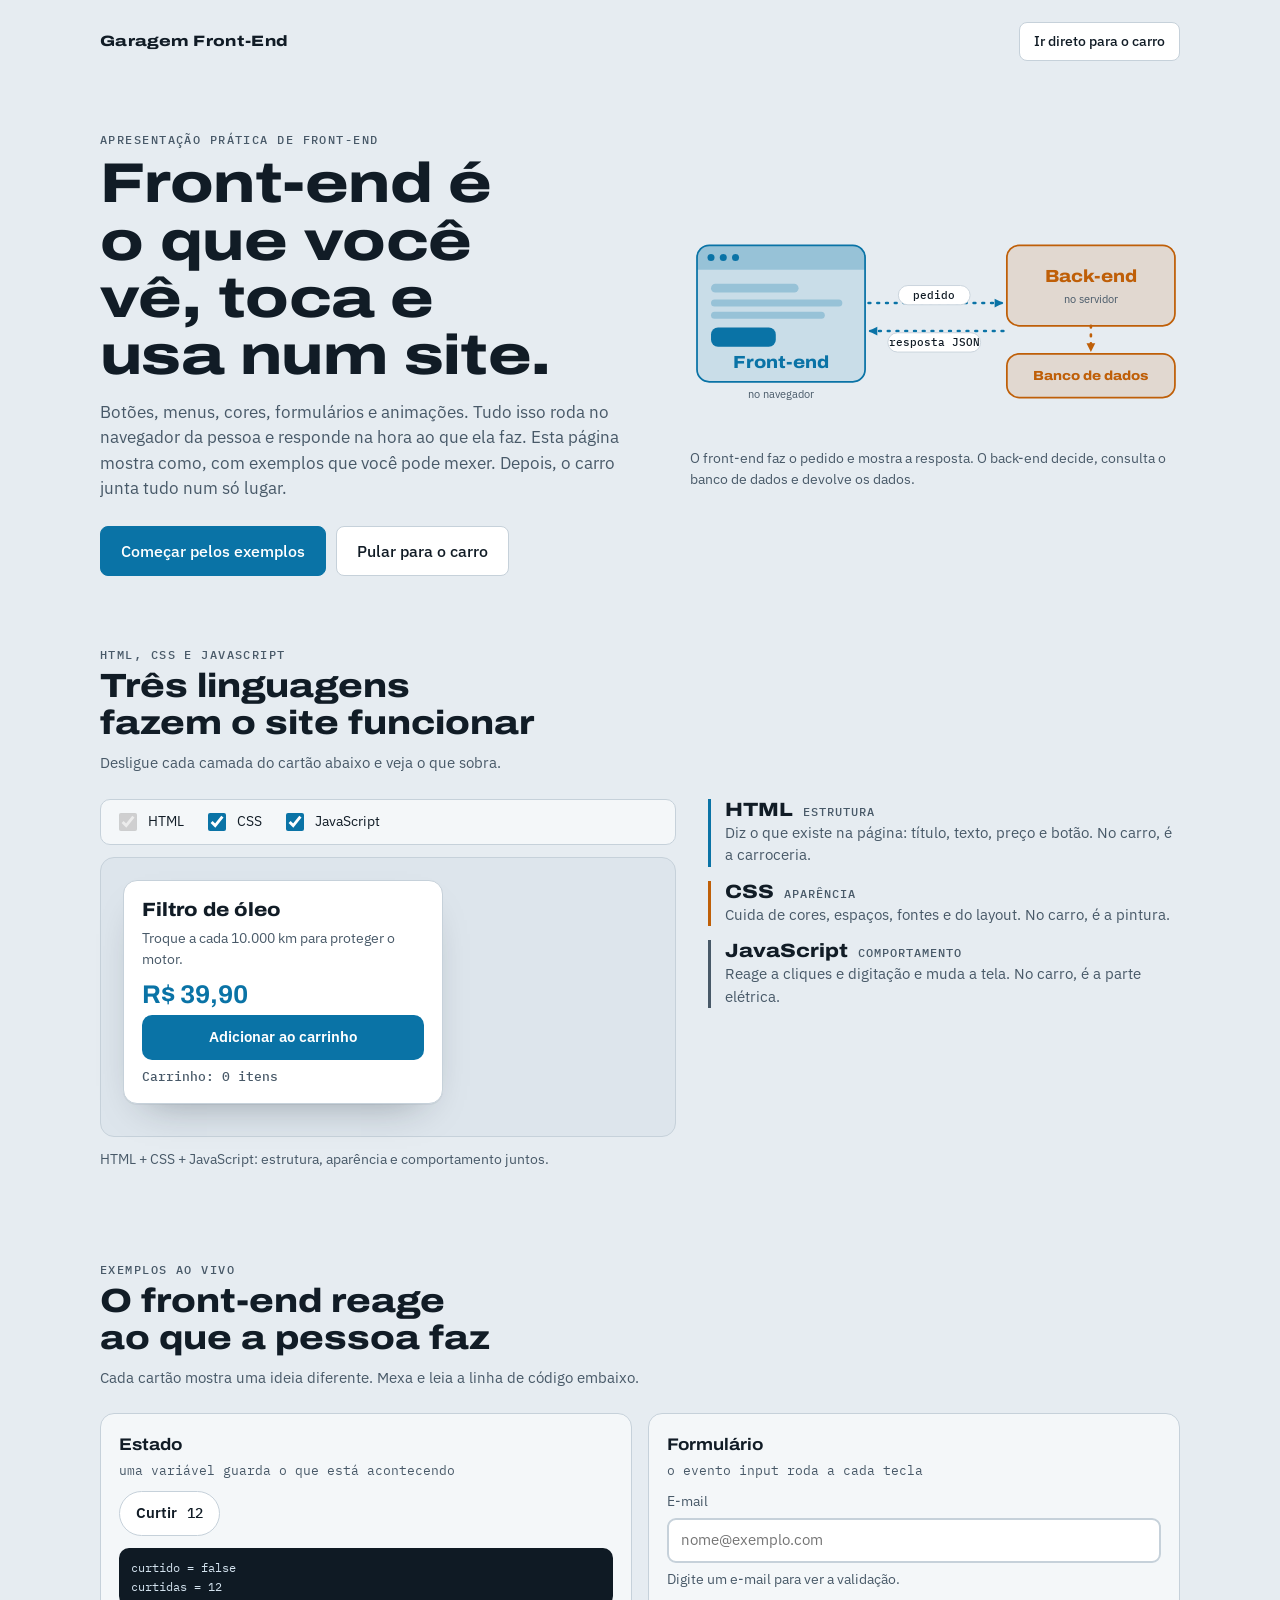
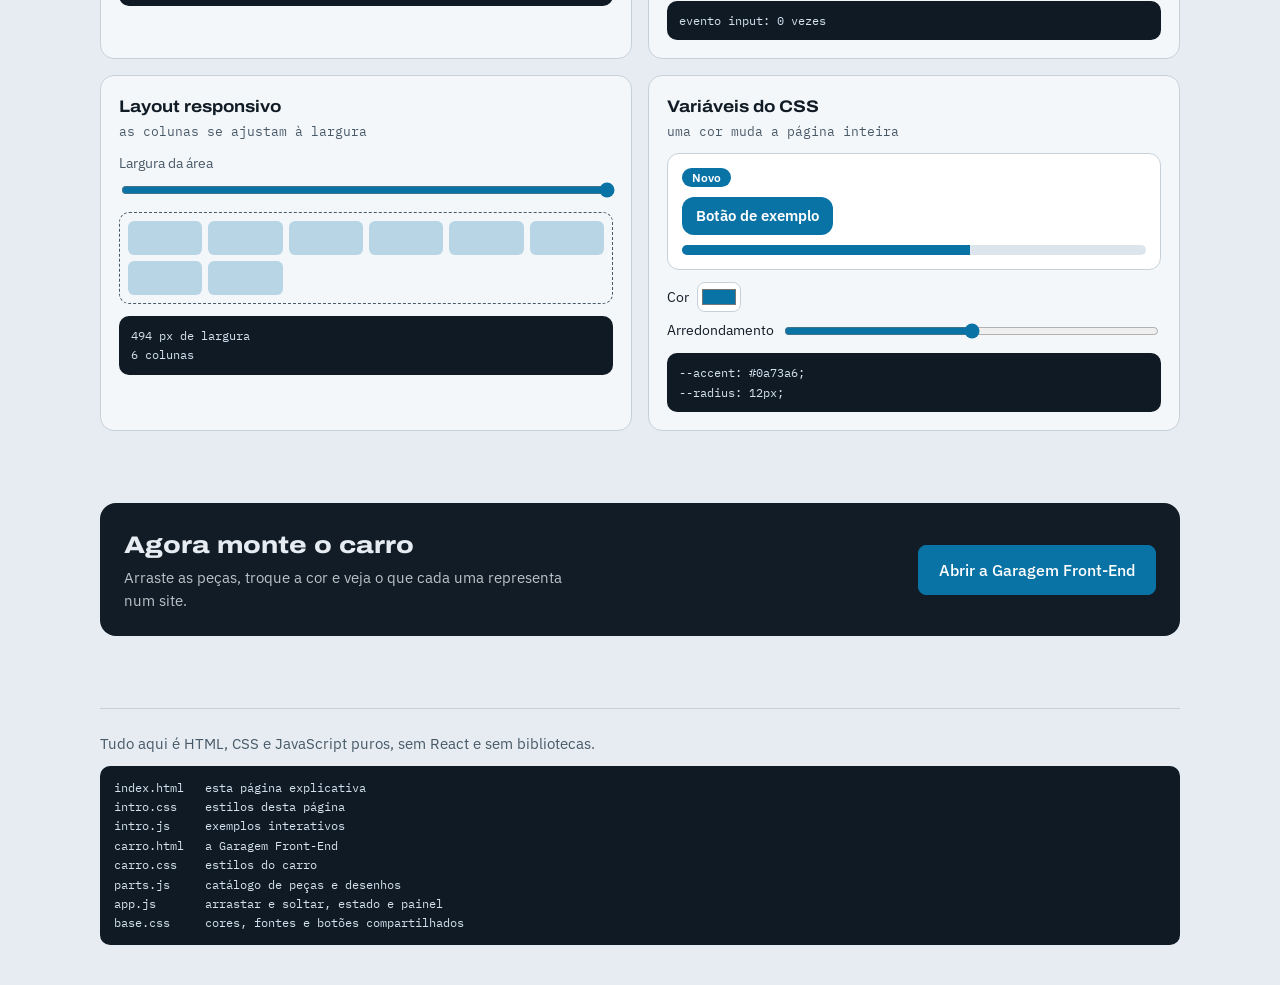
==== index.html @ a8ffc48b "Correções" ====
<!doctype html><html><head><meta charset=utf8><meta name=viewport content="width=device-width,initial-scale=1,viewport-fit=cover"><style>:root{color-scheme:light;box-sizing:border-box;padding-top:env(safe-area-inset-top,0px);padding-bottom:env(safe-area-inset-bottom,0px)}html{scroll-padding-top:env(safe-area-inset-top,0px)}body{margin:0;padding:0;font:14px -apple-system,BlinkMacSystemFont,sans-serif;background:#fff;color:#000}img{max-width:100%}[hidden]:not([hidden=until-found i]){display:none!important}</style></head><body>
<title>Garagem Front-End</title>
<link rel="preconnect" href="https://fonts.googleapis.com">
<link rel="preconnect" href="https://fonts.gstatic.com" crossorigin>
<link rel="stylesheet" href="https://fonts.googleapis.com/css2?family=Archivo:wdth,wght@100..125,500..900&family=IBM+Plex+Mono:wght@400;500&family=IBM+Plex+Sans:wght@400;500;600&display=swap">
<link rel="stylesheet" href="base.css">
<link rel="stylesheet" href="intro.css">
<div class="wrap">

  <header class="nav">
    <span class="brand">Garagem Front-End</span>
    <a class="btn" href="carro.html">Ir direto para o carro</a>
  </header>

  <section class="hero" aria-labelledby="h-hero">
    <div class="hero-text">
      <p class="eyebrow">Apresentação prática de front-end</p>
      <h1 id="h-hero">Front-end é o que você vê, toca e usa num site.</h1>
      <p class="lede">Botões, menus, cores, formulários e animações. Tudo isso roda no navegador da pessoa e responde na hora ao que ela faz. Esta página mostra como, com exemplos que você pode mexer. Depois, o carro junta tudo num só lugar.</p>
      <div class="hero-actions">
        <a class="btn primary big" href="#camadas">Começar pelos exemplos</a>
        <a class="btn big" href="carro.html">Pular para o carro</a>
      </div>
    </div>
    <figure class="diagram">
      <svg viewBox="0 0 560 250" role="img" aria-label="O navegador, que é o front-end, faz pedidos ao servidor, que é o back-end. O servidor consulta o banco de dados e devolve a resposta.">
        <rect class="dg-fe" x="8" y="30" width="192" height="156" rx="14"/>
        <path class="dg-fe-bar" d="M8 44 Q8 30 22 30 L186 30 Q200 30 200 44 L200 58 L8 58 Z"/>
        <circle class="dg-dot" cx="24" cy="44" r="4"/><circle class="dg-dot" cx="38" cy="44" r="4"/><circle class="dg-dot" cx="52" cy="44" r="4"/>
        <rect class="dg-ui" x="24" y="74" width="100" height="10" rx="5"/>
        <rect class="dg-ui" x="24" y="92" width="150" height="8" rx="4"/>
        <rect class="dg-ui" x="24" y="106" width="130" height="8" rx="4"/>
        <rect class="dg-btn" x="24" y="124" width="74" height="22" rx="8"/>
        <text class="dg-lab-fe" x="104" y="170" text-anchor="middle">Front-end</text>
        <text class="dg-sub" x="104" y="205" text-anchor="middle">no navegador</text>

        <path class="dg-line" d="M204 96 L358 96"/><path class="dg-head" d="M358 96 L348 91 L348 101 Z"/>
        <path class="dg-line" d="M358 128 L204 128"/><path class="dg-head" d="M204 128 L214 123 L214 133 Z"/>
        <rect class="dg-chip" x="238" y="76" width="82" height="22" rx="11"/>
        <text class="dg-chip-t" x="279" y="91" text-anchor="middle">pedido</text>
        <rect class="dg-chip" x="226" y="130" width="106" height="22" rx="11"/>
        <text class="dg-chip-t" x="279" y="145" text-anchor="middle">resposta JSON</text>

        <rect class="dg-be" x="362" y="30" width="192" height="92" rx="14"/>
        <text class="dg-lab-be" x="458" y="72" text-anchor="middle">Back-end</text>
        <text class="dg-sub" x="458" y="96" text-anchor="middle">no servidor</text>
        <path class="dg-line be" d="M458 122 L458 146"/><path class="dg-head be" d="M458 152 L453 142 L463 142 Z"/>
        <rect class="dg-be" x="362" y="154" width="192" height="50" rx="14"/>
        <text class="dg-lab-be small" x="458" y="184" text-anchor="middle">Banco de dados</text>
      </svg>
      <figcaption>O front-end faz o pedido e mostra a resposta. O back-end decide, consulta o banco de dados e devolve os dados.</figcaption>
    </figure>
  </section>

  <section class="block" id="camadas" aria-labelledby="h-cam">
    <div class="sec-head">
      <p class="eyebrow">HTML, CSS e JavaScript</p>
      <h2 id="h-cam">Três linguagens fazem o site funcionar</h2>
      <p>Desligue cada camada do cartão abaixo e veja o que sobra.</p>
    </div>
    <div class="lab-grid">
      <div class="lab" id="lab" data-css="on" data-js="on">
        <div class="lab-controls" role="group" aria-label="Camadas ligadas">
          <label class="sw"><input type="checkbox" checked disabled> HTML</label>
          <label class="sw"><input type="checkbox" id="t-css" checked> CSS</label>
          <label class="sw"><input type="checkbox" id="t-js" checked> JavaScript</label>
        </div>
        <div class="lab-stage">
          <article class="prod">
            <h3>Filtro de óleo</h3>
            <p class="desc">Troque a cada 10.000 km para proteger o motor.</p>
            <p class="price">R$ 39,90</p>
            <button type="button" class="buy" id="buy">Adicionar ao carrinho</button>
            <p class="cart" id="cart-msg" aria-live="polite">Carrinho: 0 itens</p>
          </article>
        </div>
        <p class="lab-note" id="lab-note"></p>
      </div>
      <ul class="layers">
        <li><div class="layer-head"><b>HTML</b><span>estrutura</span></div><p>Diz o que existe na página: título, texto, preço e botão. No carro, é a carroceria.</p></li>
        <li><div class="layer-head"><b>CSS</b><span>aparência</span></div><p>Cuida de cores, espaços, fontes e do layout. No carro, é a pintura.</p></li>
        <li><div class="layer-head"><b>JavaScript</b><span>comportamento</span></div><p>Reage a cliques e digitação e muda a tela. No carro, é a parte elétrica.</p></li>
      </ul>
    </div>
  </section>

  <section class="block" id="vivo" aria-labelledby="h-vivo">
    <div class="sec-head">
      <p class="eyebrow">Exemplos ao vivo</p>
      <h2 id="h-vivo">O front-end reage ao que a pessoa faz</h2>
      <p>Cada cartão mostra uma ideia diferente. Mexa e leia a linha de código embaixo.</p>
    </div>
    <div class="demos">

      <article class="card demo">
        <h3>Estado</h3>
        <p class="tagline">uma variável guarda o que está acontecendo</p>
        <div><button type="button" class="like" id="like" aria-pressed="false"><span id="like-label">Curtir</span><b id="like-n">12</b></button></div>
        <pre class="mini"><code id="like-state"></code></pre>
      </article>

      <article class="card demo">
        <h3>Formulário</h3>
        <p class="tagline">o evento input roda a cada tecla</p>
        <div class="field" id="mail-field" data-state="idle">
          <label for="mail">E-mail</label>
          <input id="mail" type="text" inputmode="email" autocomplete="off" spellcheck="false" placeholder="nome@exemplo.com" aria-describedby="mail-msg">
          <p class="field-msg" id="mail-msg" aria-live="polite">Digite um e-mail para ver a validação.</p>
        </div>
        <pre class="mini"><code id="mail-count">evento input: 0 vezes</code></pre>
      </article>

      <article class="card demo">
        <h3>Layout responsivo</h3>
        <p class="tagline">as colunas se ajustam à largura</p>
        <div class="field">
          <label for="rng">Largura da área</label>
          <input id="rng" type="range" min="25" max="100" value="100">
        </div>
        <div class="resp-outer">
          <div class="resp-box" id="resp-box"><div class="resp-grid" id="resp-grid"><i></i><i></i><i></i><i></i><i></i><i></i><i></i><i></i></div></div>
        </div>
        <pre class="mini"><code id="rng-label"></code></pre>
      </article>

      <article class="card demo">
        <h3>Variáveis do CSS</h3>
        <p class="tagline">uma cor muda a página inteira</p>
        <div class="pv" id="pv">
          <span class="pv-badge">Novo</span>
          <button type="button" class="pv-btn" tabindex="-1">Botão de exemplo</button>
          <div class="pv-bar"><i></i></div>
        </div>
        <div class="pv-controls">
          <label class="inline">Cor <input type="color" id="pv-color" value="#0a73a6"></label>
          <label class="inline">Arredondamento <input type="range" id="pv-radius" min="0" max="24" value="12"></label>
        </div>
        <pre class="mini"><code id="pv-code"></code></pre>
      </article>
    </div>
  </section>

<!--   <section class="block" id="api" aria-labelledby="h-api">
    <div class="sec-head">
      <p class="eyebrow">Conversa com o back-end</p>
      <h2 id="h-api">O front-end pede, o servidor responde</h2>
      <p>Aqui o servidor é simulado com um atraso de 1 segundo. Num projeto real, a linha do pedido seria um <code>fetch('/api/produtos')</code>. Repare nos estados da tela: vazio, carregando, sucesso e erro.</p>
    </div>
    <div class="api">
      <div class="api-controls">
        <button type="button" class="btn primary" id="api-go">Buscar produtos</button>
        <label class="sw"><input type="checkbox" id="api-err"> Simular erro do servidor</label>
      </div>
      <div class="api-grid">
        <div class="card api-pane"><h3>O que a pessoa vê</h3><div class="api-ui" id="api-ui" aria-live="polite"><p class="api-empty">Nada carregado ainda. Clique em Buscar produtos.</p></div></div>
        <div class="card api-pane"><h3>O que trafega pela API</h3><pre class="mini"><code id="api-log">Nenhum pedido feito.</code></pre></div>
      </div>
    </div>
  </section> -->

<!--   <section class="block" id="arrastar" aria-labelledby="h-dd">
    <div class="sec-head">
      <p class="eyebrow">Arrastar e soltar</p>
      <h2 id="h-dd">Três eventos do mouse e do dedo</h2>
      <p>É a técnica do carro, em tamanho pequeno. Arraste um bloco até a página, ou toque nele para adicionar. Os eventos acendem na lista conforme acontecem.</p>
    </div>
    <div class="dd">
      <div class="dd-tray" aria-label="Blocos disponíveis">
        <button type="button" class="tile" data-kind="titulo">Título</button>
        <button type="button" class="tile" data-kind="imagem">Imagem</button>
        <button type="button" class="tile" data-kind="botao">Botão</button>
      </div>
      <div class="dd-page" id="dd-page" aria-label="Página em construção">
        <p class="dd-empty" id="dd-empty">Solte os blocos aqui</p>
      </div>
      <div class="dd-side">
        <ol class="dd-events" id="dd-events">
          <li data-ev="pointerdown"><code>pointerdown</code> apertou o bloco</li>
          <li data-ev="pointermove"><code>pointermove</code> está arrastando</li>
          <li data-ev="pointerup"><code>pointerup</code> soltou</li>
        </ol>
        <button type="button" class="btn" id="dd-reset">Limpar a página</button>
      </div>
    </div>
  </section> -->

  <section class="block" id="carro" aria-labelledby="h-car">
<!--     <div class="sec-head">
      <p class="eyebrow">Do site para o carro</p>
      <h2 id="h-car">Cada peça do carro é uma ideia deste site</h2>
      <p>Na Garagem Front-End, você monta o carro e a explicação de cada peça aparece ao lado.</p>
    </div>
    <div class="tbl-wrap">
      <table class="map">
        <thead><tr><th scope="col">No carro</th><th scope="col">No site</th><th scope="col">Camada</th></tr></thead>
        <tbody>
          <tr><th scope="row">Carroceria e pintura</th><td>HTML e CSS: a estrutura e a aparência</td><td><span class="badge front">Front-end</span></td></tr>
          <tr><th scope="row">Painel e volante</th><td>Formulários, campos e botões que leem o que a pessoa faz</td><td><span class="badge front">Front-end</span></td></tr>
          <tr><th scope="row">Faróis e lanternas</th><td>Feedback visual: carregando, sucesso e erro</td><td><span class="badge front">Front-end</span></td></tr>
          <tr><th scope="row">Rodas</th><td>Componentes reutilizáveis</td><td><span class="badge front">Front-end</span></td></tr>
          <tr><th scope="row">Porta</th><td>Navegação: menus e links</td><td><span class="badge front">Front-end</span></td></tr>
          <tr><th scope="row">Aerofólio</th><td>Acabamento: sombras, transições e responsividade</td><td><span class="badge front">Front-end</span></td></tr>
          <tr><th scope="row">Cabos</th><td>API: pedidos e respostas entre as duas partes</td><td><span class="badge bridge">Conexão</span></td></tr>
          <tr><th scope="row">Motor</th><td>Lógica do servidor: regras, cálculos e login</td><td><span class="badge back">Back-end</span></td></tr>
          <tr><th scope="row">Tanque</th><td>Banco de dados</td><td><span class="badge back">Back-end</span></td></tr>
        </tbody>
      </table>
    </div> -->


    <div class="cta">
      <div>
        <h3>Agora monte o carro</h3>
        <p>Arraste as peças, troque a cor e veja o que cada uma representa num site.</p>
      </div>
      <a class="btn primary big" href="carro.html">Abrir a Garagem Front-End</a>
    </div>
  </section>

  <footer class="foot">
    <p>Tudo aqui é HTML, CSS e JavaScript puros, sem React e sem bibliotecas.</p>
    <pre><code>index.html   esta página explicativa
intro.css    estilos desta página
intro.js     exemplos interativos
carro.html   a Garagem Front-End
carro.css    estilos do carro
parts.js     catálogo de peças e desenhos
app.js       arrastar e soltar, estado e painel
base.css     cores, fontes e botões compartilhados</code></pre>
  </footer>

</div>
<script src="intro.js"></script>

</body></html>
---- base.css ----
/* Tokens e base compartilhados pelas duas páginas.
   Azul = front-end (o que se vê). Laranja = back-end (nos bastidores). */
:root {
  --bg: #e6ecf1;
  --surface: #f4f7f9;
  --surface-2: #ffffff;
  --chip-bg: #dde5ec;
  --line: #c6d1da;
  --ink: #111c26;
  --ink-2: #485968;
  --fe: #0a73a6;
  --fe-soft: rgba(10, 115, 166, .13);
  --fe-mid: rgba(10, 115, 166, .26);
  --on-fe: #ffffff;
  --be: #bf5f08;
  --be-soft: rgba(191, 95, 8, .14);
  --be-mid: rgba(191, 95, 8, .28);
  --on-be: #ffffff;
  --bad: #c62f2f; --ok: #1d7a4d;
  --focus: #0a73a6;
  --code-bg: #0f1a24;
  --code-ink: #d3e2ee;
  --code-dim: #7f95a8;
  --shadow: 0 1px 0 rgba(17, 28, 38, .05), 0 18px 40px -22px rgba(17, 28, 38, .4);
  --f-display: "Archivo", "Arial Narrow", "Helvetica Neue", Arial, sans-serif;
  --f-body: "IBM Plex Sans", "Segoe UI", system-ui, sans-serif;
  --f-mono: "IBM Plex Mono", ui-monospace, "SFMono-Regular", Menlo, Consolas, monospace;
}
@media (prefers-color-scheme: dark) {
  :root:not([data-theme="light"]) {
    --bg: #0b1218; --surface: #131c25; --surface-2: #19242f; --chip-bg: #0e161d; --line: #2a3947;
    --ink: #e8eff5; --ink-2: #9fb1c1;
    --fe: #55bdee; --fe-soft: rgba(85, 189, 238, .16); --fe-mid: rgba(85, 189, 238, .3); --on-fe: #05202e;
    --be: #f29c48; --be-soft: rgba(242, 156, 72, .17); --be-mid: rgba(242, 156, 72, .32); --on-be: #2a1500;
    --bad: #ff7b72; --ok: #5fd39a; --focus: #55bdee;
    --code-bg: #0a1117; --code-ink: #d3e2ee; --code-dim: #6f8598;
    --shadow: 0 1px 0 rgba(0, 0, 0, .4), 0 18px 40px -22px rgba(0, 0, 0, .8);
    color-scheme: dark;
  }
}
:root[data-theme="dark"] {
  --bg: #0b1218; --surface: #131c25; --surface-2: #19242f; --chip-bg: #0e161d; --line: #2a3947;
  --ink: #e8eff5; --ink-2: #9fb1c1;
  --fe: #55bdee; --fe-soft: rgba(85, 189, 238, .16); --fe-mid: rgba(85, 189, 238, .3); --on-fe: #05202e;
  --be: #f29c48; --be-soft: rgba(242, 156, 72, .17); --be-mid: rgba(242, 156, 72, .32); --on-be: #2a1500;
  --bad: #ff7b72; --ok: #5fd39a; --focus: #55bdee;
  --code-bg: #0a1117; --code-ink: #d3e2ee; --code-dim: #6f8598;
  --shadow: 0 1px 0 rgba(0, 0, 0, .4), 0 18px 40px -22px rgba(0, 0, 0, .8);
  color-scheme: dark;
}

* { box-sizing: border-box; }
body {
  background: var(--bg); color: var(--ink);
  font: 400 15px/1.5 var(--f-body);
  padding-inline: 16px; padding-block: 22px 40px;
}
button, input, select { font: inherit; color: inherit; }
:focus-visible { outline: 3px solid var(--focus); outline-offset: 2px; }
.page { max-width: 1320px; margin-inline: auto; display: grid; gap: 22px; }

/* Componentes compartilhados */
[hidden] { display: none !important; }
.badge { padding: 3px 10px; border-radius: 999px; font: 500 11.5px/1.4 var(--f-mono); letter-spacing: .04em; text-transform: uppercase; }
.badge.front { background: var(--fe-soft); color: var(--fe); }
.badge.back { background: var(--be-soft); color: var(--be); }
.badge.bridge { background: var(--chip-bg); color: var(--ink); border: 1px solid var(--line); }
.btn { padding: 8px 14px; border-radius: 8px; border: 1px solid var(--line); background: var(--surface-2); cursor: pointer; font-size: 14px; font-weight: 500; }
.btn:hover { border-color: var(--ink-2); }
.btn.primary { background: var(--fe); color: var(--on-fe); border-color: var(--fe); }
pre { margin: 0; padding: 12px 14px; border-radius: 10px; background: var(--code-bg); color: var(--code-ink); font: 400 13px/1.55 var(--f-mono); overflow-x: auto; }
.c { color: var(--code-dim); }
a.btn { display: inline-block; text-decoration: none; color: inherit; }
.btn.big { padding: 12px 20px; font-size: 16px; }
.crumb { display: inline-block; margin-bottom: 14px; font: 500 13px/1.2 var(--f-mono); color: var(--fe); text-decoration: none; }
.crumb:hover { text-decoration: underline; }
---- intro.css ----
/* Página explicativa: coluna única, seções em sequência, cada uma com um exemplo vivo. */
.wrap { max-width: 1080px; margin-inline: auto; display: grid; gap: 72px; }
.block { display: grid; gap: 24px; min-width: 0; }
code { font-family: var(--f-mono); font-size: .92em; }
h2, h3 { text-wrap: balance; }

.nav { display: flex; flex-wrap: wrap; align-items: center; justify-content: space-between; gap: 10px 20px; }
.brand { font-family: var(--f-display); font-stretch: 125%; font-weight: 800; font-size: 15px; letter-spacing: .02em; }

/* Abertura */
.hero { display: grid; gap: 32px; align-items: center; }
.hero > * { min-width: 0; }
@media (min-width: 900px) { .hero { grid-template-columns: minmax(0, 1.05fr) minmax(0, .95fr); gap: 48px; } }
.eyebrow { margin: 0 0 8px; font: 500 12px/1.2 var(--f-mono); letter-spacing: .12em; text-transform: uppercase; color: var(--ink-2); }
h1 { margin: 0; font-family: var(--f-display); font-weight: 800; font-stretch: 125%; font-size: clamp(2.1rem, 5vw, 3.5rem); line-height: 1.02; letter-spacing: -.01em; text-wrap: balance; }
.lede { margin: 16px 0 0; max-width: 58ch; font-size: 17px; color: var(--ink-2); }
.hero-actions { display: flex; flex-wrap: wrap; gap: 10px; margin-top: 24px; }
.diagram { margin: 0; display: grid; gap: 10px; }
.diagram svg { width: 100%; height: auto; display: block; }
.diagram figcaption { font-size: 14px; color: var(--ink-2); max-width: 60ch; }
.dg-fe { fill: var(--fe-soft); stroke: var(--fe); stroke-width: 2; }
.dg-fe-bar { fill: var(--fe-mid); }
.dg-dot { fill: var(--fe); }
.dg-ui { fill: var(--fe-mid); }
.dg-btn { fill: var(--fe); }
.dg-be { fill: var(--be-soft); stroke: var(--be); stroke-width: 2; }
.dg-line { stroke: var(--fe); stroke-width: 3; stroke-linecap: round; stroke-dasharray: 2 8; fill: none; animation: flow 1s linear infinite; }
.dg-line.be { stroke: var(--be); }
.dg-head { fill: var(--fe); }
.dg-head.be { fill: var(--be); }
.dg-chip { fill: var(--surface-2); stroke: var(--line); }
.dg-chip-t { font: 500 12px var(--f-mono); fill: var(--ink); }
.dg-lab-fe, .dg-lab-be { font: 800 20px var(--f-display); font-stretch: 112%; }
.dg-lab-fe { fill: var(--fe); }
.dg-lab-be { fill: var(--be); }
.dg-lab-be.small { font-size: 15px; }
.dg-sub { font: 400 13px var(--f-body); fill: var(--ink-2); }
@keyframes flow { to { stroke-dashoffset: -20; } }

/* Cabeçalhos de seção */
.sec-head { display: grid; gap: 6px; max-width: 66ch; }
.sec-head .eyebrow { margin: 0; }
.sec-head h2 { margin: 0; font-family: var(--f-display); font-stretch: 118%; font-weight: 800; font-size: clamp(1.5rem, 3vw, 2.1rem); line-height: 1.1; }
.sec-head p { margin: 4px 0 0; color: var(--ink-2); }

.card { background: var(--surface); border: 1px solid var(--line); border-radius: 14px; padding: 18px; min-width: 0; }
.card h3 { margin: 0; font-family: var(--f-display); font-stretch: 112%; font-weight: 700; font-size: 1.05rem; }
.tagline { margin: 2px 0 0; font: 400 12.5px/1.4 var(--f-mono); color: var(--ink-2); }
.mini { font-size: 12.5px; padding: 10px 12px; white-space: pre-wrap; }
.sw { display: inline-flex; align-items: center; gap: 8px; font-size: 14px; cursor: pointer; }
.sw input { width: 18px; height: 18px; accent-color: var(--fe); }
.inline { display: inline-flex; align-items: center; gap: 8px; font-size: 14px; }

/* Camadas */
.lab-grid { display: grid; gap: 20px; align-items: start; }
.lab-grid > * { min-width: 0; }
@media (min-width: 880px) { .lab-grid { grid-template-columns: minmax(0, 1.1fr) minmax(0, .9fr); gap: 32px; } }
.lab { display: grid; gap: 12px; }
.lab-controls { display: flex; flex-wrap: wrap; gap: 8px 20px; padding: 10px 14px; border: 1px solid var(--line); border-radius: 10px; background: var(--surface); }
.lab-stage { padding: 22px; border: 1px solid var(--line); border-radius: 14px; background: var(--chip-bg); min-height: 280px; }
.lab-note { margin: 0; font-size: 14px; color: var(--ink-2); min-height: 3em; }
.lab[data-css="on"] .prod { max-width: 320px; display: grid; gap: 8px; padding: 18px; border-radius: 14px; background: var(--surface-2); border: 1px solid var(--line); box-shadow: var(--shadow); }
.lab[data-css="on"] .prod h3 { margin: 0; font: 800 1.2rem/1.1 var(--f-display); font-stretch: 112%; }
.lab[data-css="on"] .desc { margin: 0; color: var(--ink-2); font-size: 14px; }
.lab[data-css="on"] .price { margin: 4px 0 0; font: 700 1.6rem/1 var(--f-display); color: var(--fe); font-variant-numeric: tabular-nums; }
.lab[data-css="on"] .buy { padding: 11px 14px; border: 0; border-radius: 10px; background: var(--fe); color: var(--on-fe); font-weight: 600; cursor: pointer; }
.lab[data-css="on"] .buy:active { transform: translateY(1px); }
.lab[data-css="on"] .cart { margin: 0; font: 500 13px var(--f-mono); color: var(--ink-2); }
.lab[data-css="off"] .prod, .lab[data-css="off"] .prod * { all: revert; }
.layers { list-style: none; margin: 0; padding: 0; display: grid; gap: 14px; }
.layers li { padding-left: 14px; border-left: 3px solid var(--fe); }
.layers li:nth-child(2) { border-left-color: var(--be); }
.layers li:nth-child(3) { border-left-color: var(--ink-2); }
.layer-head { display: flex; flex-wrap: wrap; align-items: baseline; gap: 4px 10px; }
.layer-head b { font: 800 1.2rem var(--f-display); font-stretch: 118%; }
.layer-head span { font: 500 12px var(--f-mono); letter-spacing: .08em; text-transform: uppercase; color: var(--ink-2); }
.layers p { margin: 2px 0 0; color: var(--ink-2); }

/* Exemplos ao vivo */
.demos { display: grid; gap: 16px; }
@media (min-width: 760px) { .demos { grid-template-columns: 1fr 1fr; } }
.demo { display: grid; gap: 12px; align-content: start; }
.demo .tagline { margin-top: -8px; }
.like { display: inline-flex; align-items: center; gap: 10px; padding: 10px 16px; border-radius: 999px; border: 1px solid var(--line); background: var(--surface-2); cursor: pointer; font-weight: 600; transition: background .15s, border-color .15s; }
.like b { font: 500 14px var(--f-mono); font-variant-numeric: tabular-nums; }
.like[aria-pressed="true"] { background: var(--fe); border-color: var(--fe); color: var(--on-fe); }
.field { display: grid; gap: 6px; }
.field label { font-size: 14px; color: var(--ink-2); }
.field input[type="text"] { width: 100%; padding: 9px 12px; border-radius: 9px; border: 2px solid var(--line); background: var(--surface-2); font: inherit; min-width: 0; }
.field input[type="range"], .pv-controls input[type="range"] { accent-color: var(--fe); width: 100%; }
.field-msg { margin: 0; font-size: 13.5px; color: var(--ink-2); }
.field[data-state="ok"] input[type="text"] { border-color: var(--ok); }
.field[data-state="ok"] .field-msg { color: var(--ok); }
.field[data-state="bad"] input[type="text"] { border-color: var(--bad); }
.field[data-state="bad"] .field-msg { color: var(--bad); }
.resp-outer { overflow: hidden; }
.resp-box { margin-inline: auto; padding: 8px; border: 1px dashed var(--ink-2); border-radius: 10px; }
.resp-grid { display: grid; gap: 6px; grid-template-columns: repeat(auto-fit, minmax(72px, 1fr)); }
.resp-grid i { display: block; height: 34px; border-radius: 6px; background: var(--fe-mid); }
.pv { --accent: #0a73a6; --radius: 12px; --on-accent: #ffffff; display: grid; justify-items: start; gap: 10px; padding: 14px; border: 1px solid var(--line); border-radius: var(--radius); background: var(--surface-2); }
.pv-badge { padding: 2px 10px; border-radius: var(--radius); background: var(--accent); color: var(--on-accent); font: 600 12px var(--f-body); }
.pv-btn { padding: 8px 14px; border: 0; border-radius: var(--radius); background: var(--accent); color: var(--on-accent); font-weight: 600; }
.pv-bar { width: 100%; height: 10px; border-radius: var(--radius); background: var(--chip-bg); overflow: hidden; }
.pv-bar i { display: block; width: 62%; height: 100%; background: var(--accent); }
.pv-controls { display: grid; gap: 8px; }
.pv-controls input[type="color"] { width: 44px; height: 30px; padding: 2px; border: 1px solid var(--line); border-radius: 8px; background: var(--surface-2); cursor: pointer; }

/* API simulada */
.api { display: grid; gap: 14px; }
.api-controls { display: flex; flex-wrap: wrap; align-items: center; gap: 12px 24px; }
.btn:disabled { opacity: .6; cursor: progress; }
.api-grid { display: grid; gap: 14px; align-items: stretch; }
@media (min-width: 760px) { .api-grid { grid-template-columns: 1fr 1fr; } }
.api-pane { display: grid; gap: 12px; align-content: start; }
.api-ui { display: grid; gap: 8px; min-height: 150px; align-content: start; }
.api-empty, .api-fail { margin: 0; color: var(--ink-2); }
.api-fail { color: var(--bad); display: grid; justify-items: start; gap: 10px; }
.skel { height: 42px; border-radius: 8px; background: linear-gradient(90deg, var(--chip-bg), var(--line), var(--chip-bg)); background-size: 200% 100%; animation: shine 1s linear infinite; }
@keyframes shine { to { background-position: -200% 0; } }
.plist { list-style: none; margin: 0; padding: 0; display: grid; gap: 8px; }
.plist li { display: flex; justify-content: space-between; gap: 12px; padding: 10px 12px; border-radius: 8px; background: var(--surface-2); border: 1px solid var(--line); }
.plist b { font: 500 14px var(--f-mono); font-variant-numeric: tabular-nums; color: var(--fe); white-space: nowrap; }

/* Arrastar e soltar */
.dd { display: grid; gap: 14px; align-items: start; }
.dd > * { min-width: 0; }
@media (min-width: 820px) { .dd { grid-template-columns: 150px minmax(0, 1fr) 230px; } }
.dd-tray { display: flex; flex-wrap: wrap; gap: 8px; }
@media (min-width: 820px) { .dd-tray { flex-direction: column; } }
.tile { padding: 12px 14px; border-radius: 10px; border: 1px solid var(--line); background: var(--surface-2); cursor: grab; touch-action: none; user-select: none; -webkit-user-select: none; font-weight: 600; text-align: left; }
.tile:hover { border-color: var(--ink-2); }
.dd-page { min-height: 240px; padding: 14px; border: 2px dashed var(--line); border-radius: 14px; background: var(--surface); display: grid; gap: 10px; align-content: start; justify-items: start; transition: border-color .15s, background .15s; }
.dd-page.over { border-color: var(--fe); background: var(--fe-soft); }
.dd-empty { margin: auto; align-self: center; justify-self: center; color: var(--ink-2); }
.placed { max-width: 100%; }
.pl-btn { display: inline-block; padding: 9px 16px; border-radius: 9px; background: var(--fe); color: var(--on-fe); font-weight: 600; }
.pl-img { display: block; width: 200px; max-width: 100%; height: 96px; border-radius: 10px; background: linear-gradient(135deg, var(--fe-mid), var(--be-mid)); }
.pl-title { font: 800 1.4rem/1.1 var(--f-display); font-stretch: 118%; }
.dd-side { display: grid; gap: 12px; justify-items: start; }
.dd-events { margin: 0; padding: 0; list-style: none; display: grid; gap: 6px; width: 100%; }
.dd-events li { padding: 8px 10px; border-radius: 8px; border: 1px solid var(--line); font-size: 13.5px; color: var(--ink-2); transition: background .12s, border-color .12s; }
.dd-events li code { display: block; color: var(--ink); }
.dd-events li.on { background: var(--fe-soft); border-color: var(--fe); color: var(--ink); }
.dd-ghost { position: fixed; left: 0; top: 0; z-index: 60; pointer-events: none; padding: 10px 14px; border-radius: 10px; background: var(--ink); color: var(--bg); font-weight: 600; box-shadow: 0 14px 30px -10px rgba(0, 0, 0, .5); }
.is-dragging, .is-dragging * { cursor: grabbing !important; user-select: none; -webkit-user-select: none; }

/* Tabela e chamada final */
.tbl-wrap { overflow-x: auto; border: 1px solid var(--line); border-radius: 14px; background: var(--surface); }
.map { width: 100%; border-collapse: collapse; min-width: 560px; }
.map th, .map td { padding: 12px 16px; text-align: left; border-bottom: 1px solid var(--line); vertical-align: top; }
.map tbody tr:last-child > * { border-bottom: 0; }
.map thead th { font: 500 12px var(--f-mono); letter-spacing: .1em; text-transform: uppercase; color: var(--ink-2); background: var(--chip-bg); }
.map tbody th { font-weight: 600; white-space: nowrap; }
.cta { display: flex; flex-wrap: wrap; align-items: center; justify-content: space-between; gap: 16px 28px; padding: 24px; border-radius: 16px; background: var(--ink); color: var(--bg); }
.cta h3 { margin: 0; font-family: var(--f-display); font-stretch: 118%; font-weight: 800; font-size: 1.5rem; }
.cta p { margin: 4px 0 0; opacity: .8; max-width: 52ch; }
.cta .btn.primary { background: var(--fe); border-color: var(--fe); color: var(--on-fe); }

.foot { display: grid; gap: 10px; padding-top: 24px; border-top: 1px solid var(--line); color: var(--ink-2); }
.foot p { margin: 0; }
.foot pre { font-size: 12.5px; }

@media (prefers-reduced-motion: reduce) { .dg-line, .skel { animation: none; } }
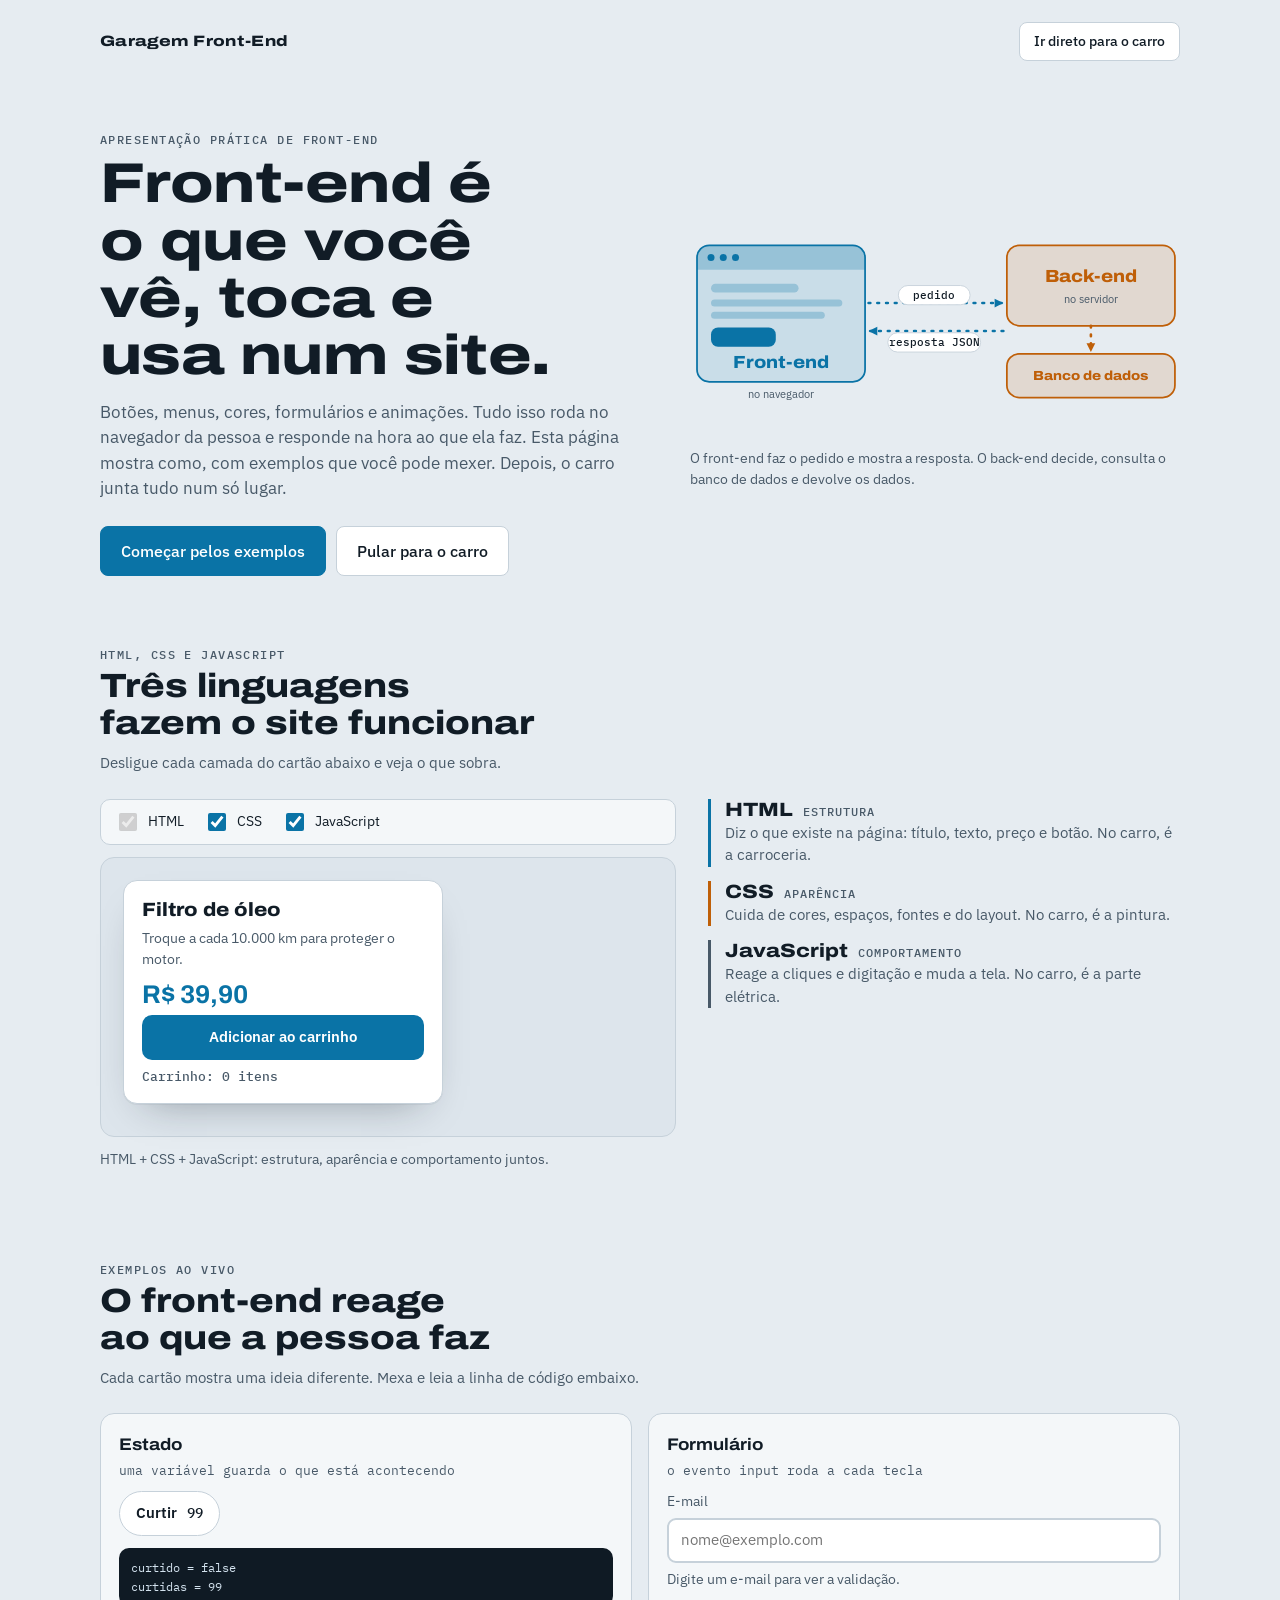
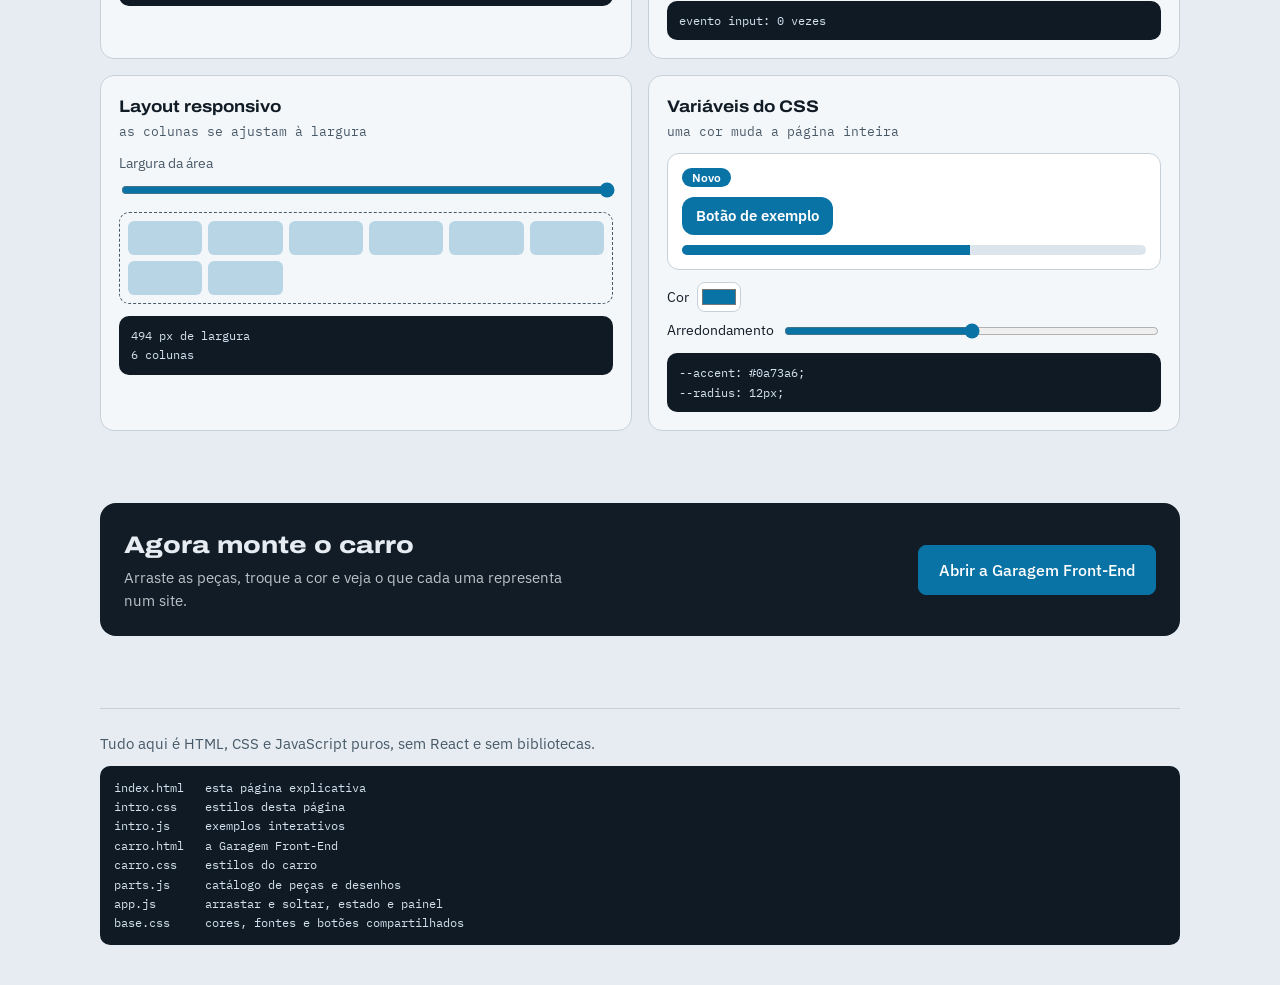
==== commit 063f6f81: "del: retira tags" ====
--- a/index.html
+++ b/index.html
@@ -139,74 +139,8 @@
       </article>
     </div>
   </section>
-
-<!--   <section class="block" id="api" aria-labelledby="h-api">
-    <div class="sec-head">
-      <p class="eyebrow">Conversa com o back-end</p>
-      <h2 id="h-api">O front-end pede, o servidor responde</h2>
-      <p>Aqui o servidor é simulado com um atraso de 1 segundo. Num projeto real, a linha do pedido seria um <code>fetch('/api/produtos')</code>. Repare nos estados da tela: vazio, carregando, sucesso e erro.</p>
-    </div>
-    <div class="api">
-      <div class="api-controls">
-        <button type="button" class="btn primary" id="api-go">Buscar produtos</button>
-        <label class="sw"><input type="checkbox" id="api-err"> Simular erro do servidor</label>
-      </div>
-      <div class="api-grid">
-        <div class="card api-pane"><h3>O que a pessoa vê</h3><div class="api-ui" id="api-ui" aria-live="polite"><p class="api-empty">Nada carregado ainda. Clique em Buscar produtos.</p></div></div>
-        <div class="card api-pane"><h3>O que trafega pela API</h3><pre class="mini"><code id="api-log">Nenhum pedido feito.</code></pre></div>
-      </div>
-    </div>
-  </section> -->
-
-<!--   <section class="block" id="arrastar" aria-labelledby="h-dd">
-    <div class="sec-head">
-      <p class="eyebrow">Arrastar e soltar</p>
-      <h2 id="h-dd">Três eventos do mouse e do dedo</h2>
-      <p>É a técnica do carro, em tamanho pequeno. Arraste um bloco até a página, ou toque nele para adicionar. Os eventos acendem na lista conforme acontecem.</p>
-    </div>
-    <div class="dd">
-      <div class="dd-tray" aria-label="Blocos disponíveis">
-        <button type="button" class="tile" data-kind="titulo">Título</button>
-        <button type="button" class="tile" data-kind="imagem">Imagem</button>
-        <button type="button" class="tile" data-kind="botao">Botão</button>
-      </div>
-      <div class="dd-page" id="dd-page" aria-label="Página em construção">
-        <p class="dd-empty" id="dd-empty">Solte os blocos aqui</p>
-      </div>
-      <div class="dd-side">
-        <ol class="dd-events" id="dd-events">
-          <li data-ev="pointerdown"><code>pointerdown</code> apertou o bloco</li>
-          <li data-ev="pointermove"><code>pointermove</code> está arrastando</li>
-          <li data-ev="pointerup"><code>pointerup</code> soltou</li>
-        </ol>
-        <button type="button" class="btn" id="dd-reset">Limpar a página</button>
-      </div>
-    </div>
-  </section> -->
-
+  
   <section class="block" id="carro" aria-labelledby="h-car">
-<!--     <div class="sec-head">
-      <p class="eyebrow">Do site para o carro</p>
-      <h2 id="h-car">Cada peça do carro é uma ideia deste site</h2>
-      <p>Na Garagem Front-End, você monta o carro e a explicação de cada peça aparece ao lado.</p>
-    </div>
-    <div class="tbl-wrap">
-      <table class="map">
-        <thead><tr><th scope="col">No carro</th><th scope="col">No site</th><th scope="col">Camada</th></tr></thead>
-        <tbody>
-          <tr><th scope="row">Carroceria e pintura</th><td>HTML e CSS: a estrutura e a aparência</td><td><span class="badge front">Front-end</span></td></tr>
-          <tr><th scope="row">Painel e volante</th><td>Formulários, campos e botões que leem o que a pessoa faz</td><td><span class="badge front">Front-end</span></td></tr>
-          <tr><th scope="row">Faróis e lanternas</th><td>Feedback visual: carregando, sucesso e erro</td><td><span class="badge front">Front-end</span></td></tr>
-          <tr><th scope="row">Rodas</th><td>Componentes reutilizáveis</td><td><span class="badge front">Front-end</span></td></tr>
-          <tr><th scope="row">Porta</th><td>Navegação: menus e links</td><td><span class="badge front">Front-end</span></td></tr>
-          <tr><th scope="row">Aerofólio</th><td>Acabamento: sombras, transições e responsividade</td><td><span class="badge front">Front-end</span></td></tr>
-          <tr><th scope="row">Cabos</th><td>API: pedidos e respostas entre as duas partes</td><td><span class="badge bridge">Conexão</span></td></tr>
-          <tr><th scope="row">Motor</th><td>Lógica do servidor: regras, cálculos e login</td><td><span class="badge back">Back-end</span></td></tr>
-          <tr><th scope="row">Tanque</th><td>Banco de dados</td><td><span class="badge back">Back-end</span></td></tr>
-        </tbody>
-      </table>
-    </div> -->
-
 
     <div class="cta">
       <div>
